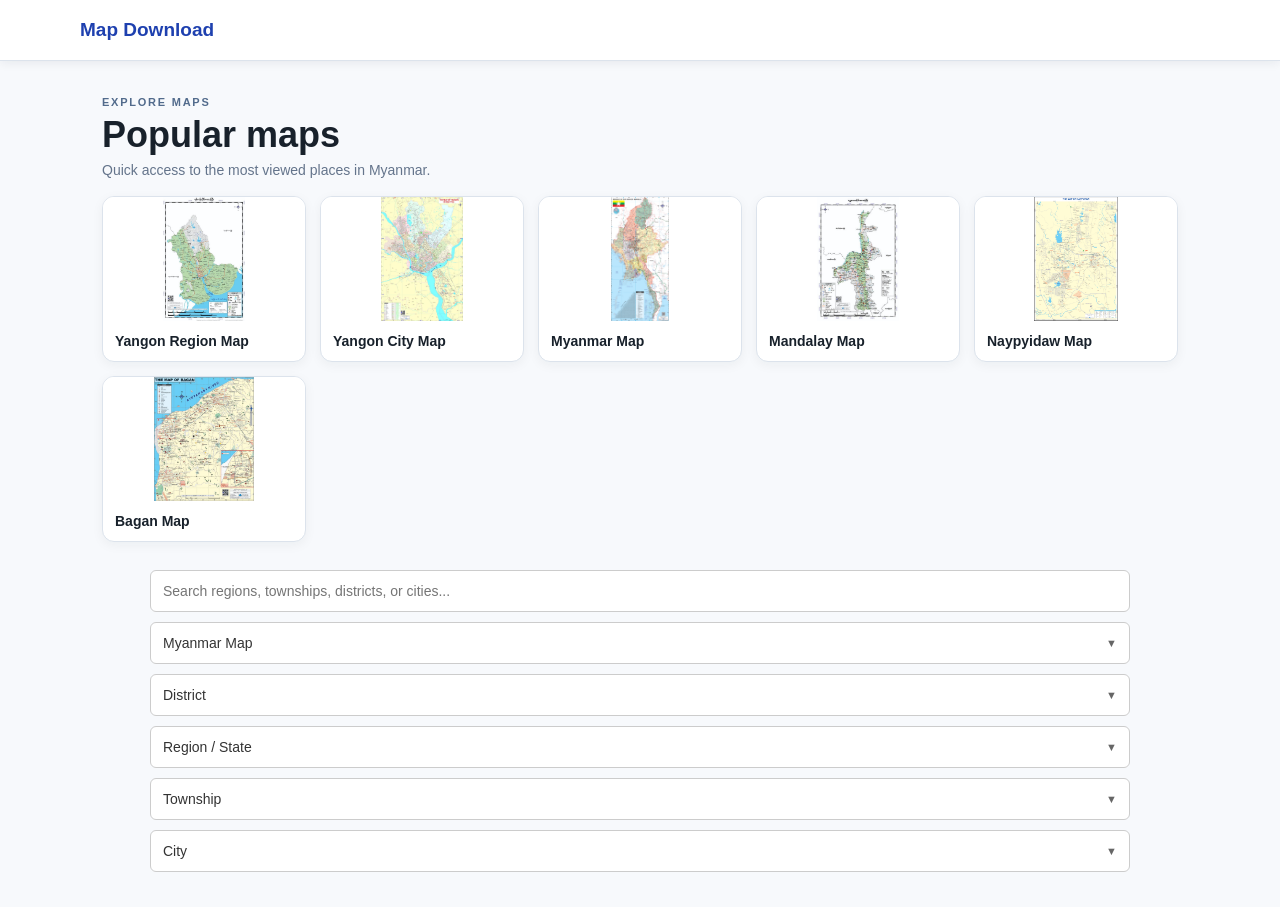
==== index.html @ b7aefc5b "change download form" ====
<!DOCTYPE html>
<html lang="en">
<head>
    <meta charset="UTF-8">
    <meta name="viewport" content="width=device-width, initial-scale=1.0">

    <meta name="description" content="Browse, search, preview, and order printed or digital maps of Myanmar.">
    <title>Download Myanmar Maps | DPS Map</title>

    <link rel="stylesheet" href="map.css">
    <link rel="preconnect" href="https://fonts.googleapis.com">
    <link rel="preconnect" href="https://fonts.gstatic.com" crossorigin>
    <link href="https://fonts.googleapis.com/css2?family=Inter:wght@400;500;600;700;800&display=swap" rel="stylesheet">
</head>
<body>

    <header class="page-header">
        <div class="page-header-inner">
            <h1 data-en="Map Download" data-my="မြေပုံဒေါင်းလုဒ်">Map Downloads</h1>
        </div>
    </header>
    

    <main id="main-content">
    <section class="popular-section" aria-labelledby="popularTitle">
        <div class="popular-heading"><p class="eyebrow">EXPLORE MAPS</p><h1 id="popularTitle">Popular maps</h1><p>Quick access to the most viewed places in Myanmar.</p></div>
        <div class="popular-maps">
            <button class="popular-card" type="button" onclick="openPopularMap('Yangon Region','assets/regions/yangon.jpg')"><span class="popular-card-image"><img src="assets/regions/yangon.jpg" alt="Yangon Region Map"><span class="popular-card-overlay" aria-hidden="true" data-en="Yangon Region map" data-my="ရန်ကုန်တိုင်းဒေသကြီးမြေပုံ">Yangon Region map</span></span><span class="popular-card-label">Yangon Region Map</span></button>
            <button class="popular-card" type="button" onclick="openPopularMap('Yangon City','assets/cities/city-images/city/မြို့/ရန်ကုန်တိုင်း/ရန်ကုန်မြို့.jpg')"><span class="popular-card-image"><img src="assets/cities/city-images/city/မြို့/ရန်ကုန်တိုင်း/ရန်ကုန်မြို့.jpg" alt="Yangon City Map"><span class="popular-card-overlay" aria-hidden="true" data-en="Yangon City map" data-my="ရန်ကုန်မြို့မြေပုံ">Yangon City map</span></span><span class="popular-card-label">Yangon City Map</span></button>
            <button class="popular-card popular-card--full-map" type="button" onclick="openPopularMap('Myanmar','assets/maps/myanmar-english.jpg')"><span class="popular-card-image"><img src="assets/maps/myanmar-english.jpg" alt="Myanmar Map"><span class="popular-card-overlay" aria-hidden="true" data-en="Myanmar map in English" data-my="အင်္ဂလိပ်ဘာသာ မြန်မာနိုင်ငံမြေပုံ">Myanmar map in English</span></span><span class="popular-card-label">Myanmar Map</span></button>
            <button class="popular-card" type="button" onclick="openPopularMap('Mandalay','assets/regions/mandalay.jpg')"><span class="popular-card-image"><img src="assets/regions/mandalay.jpg" alt="Mandalay Map"><span class="popular-card-overlay" aria-hidden="true" data-en="Mandalay Region map" data-my="မန္တလေးတိုင်းဒေသကြီးမြေပုံ">Mandalay Region map</span></span><span class="popular-card-label">Mandalay Map</span></button>
            <button class="popular-card" type="button" onclick="openPopularMap('Naypyidaw','assets/regions/naypyidaw.png')"><span class="popular-card-image"><img src="assets/regions/naypyidaw.png" alt="Naypyidaw Map"><span class="popular-card-overlay" aria-hidden="true" data-en="Naypyidaw map" data-my="နေပြည်တော်မြေပုံ">Naypyidaw map</span></span><span class="popular-card-label">Naypyidaw Map</span></button>
            <button class="popular-card" type="button" onclick="openPopularMap('Bagan','assets/cities/city-images/city/မြို့/မန္တလေးတိုင်း/Bagan.jpg')"><span class="popular-card-image"><img src="assets/cities/city-images/city/မြို့/မန္တလေးတိုင်း/Bagan.jpg" alt="Bagan Map"><span class="popular-card-overlay" aria-hidden="true" data-en="Bagan city map" data-my="ပုဂံမြို့မြေပုံ">Bagan city map</span></span><span class="popular-card-label">Bagan Map</span></button>
        </div>
    </section>

    <div class="search-container">

        <!-- Search Bar -->
        <div class="search-field">
            <input type="search" id="searchInput" class="search-box" placeholder="Search regions, townships, districts, or cities..." autocomplete="off" aria-controls="searchResults" aria-expanded="false">
            <div id="searchResults" class="search-results" role="listbox" hidden></div>
        </div>

        <!-- Myanmar Map -->
        <div class="dropdown">

            <button class="dropdown-btn"
                onclick="toggleDropdown('mapOptions')">

                <span id="mapText">Myanmar Map</span>
                <span class="arrow">▼</span>

            </button>

            <div class="dropdown-content" id="mapOptions">

                <button onclick="selectMap('en')">
                    English
                </button>

                <button onclick="selectMap('my')">
                    Myanmar
                </button>

            </div>

        </div>

        <div class="dropdown">

     <button class="dropdown-btn"
        onclick="toggleDropdown('districtOptions')">

        <span id="districtText">District</span>
        <span class="arrow">▼</span>

     </button>

     <div class="dropdown-content district-list" id="districtOptions">

        <div class="district-group">
            <h4>Yangon Districts</h4>
            <button onclick="selectDistrict('Hmawbi')">Hmawbi</button>
            <button onclick="selectDistrict('Dagon Myothit')">Dagon Myothit</button>
            <button onclick="selectDistrict('Insein')">Insein</button>
            <button onclick="selectDistrict('Kamayut')">Kamayut</button>
            <button onclick="selectDistrict('Twante')">Twante</button>
            <button onclick="selectDistrict('Botahtaung')">Botahtaung</button>
            <button onclick="selectDistrict('Mingaladon')">Mingaladon</button>
        </div>

        <div class="district-group">
            <h4>Mandalay Districts</h4>
            <button onclick="selectDistrict('Kyaukse')">Kyaukse</button>
            <button onclick="selectDistrict('Nyaung-U')">Nyaung-U</button>
            <button onclick="selectDistrict('Myingyan')">Myingyan</button>
            <button onclick="selectDistrict('Pyin Oo Lwin')">Pyin Oo Lwin</button>
        </div>

        <div class="district-group">
            <h4>Ayeyarwady Districts</h4>
            <button onclick="selectDistrict('Maubin')">Maubin</button>
            <button onclick="selectDistrict('Kyonpyaw')">Kyonpyaw</button>
        </div>

        <div class="district-group">
            <h4>Magway Districts</h4>
            <button onclick="selectDistrict('Thayet')">Thayet</button>
        </div>

        <div class="district-group">
            <h4>Sagaing Districts</h4>
            <button onclick="selectDistrict('Katha')">Katha</button>
            <button onclick="selectDistrict('Shwebo')">Shwebo</button>
        </div>

        <div class="district-group">
            <h4>Tanintharyi Districts</h4>
            <button onclick="selectDistrict('Bokpyin')">Bokpyin</button>
        </div>

        <div class="district-group">
            <h4>Kachin Districts</h4>
            <button onclick="selectDistrict('Bhamo')">Bhamo</button>
            <button onclick="selectDistrict('Myitkyina')">Myitkyina</button>
        </div>

        <div class="district-group">
            <h4>Chin Districts</h4>
            <button onclick="selectDistrict('Tiddim')">Tiddim</button>
        </div>

    </div>
</div>
    <!-- City -->
<div class="dropdown" id="cityDropdown">

    <button class="dropdown-btn"
        onclick="toggleDropdown('cityOptions')">

        <span id="cityText">City</span>
        <span class="arrow">▼</span>

    </button>

    <div class="dropdown-content district-list" id="cityOptions">

        <div class="district-group">
            <h4>Yangon Cities</h4>
            <button onclick="selectCity('Taikkyi')">Taikkyi</button>
            <button onclick="selectCity('South Dagon')">South Dagon</button>
            <button onclick="selectCity('Yangon')">Yangon</button>
            <button onclick="selectCity('Hlaingtharyar (West)')">Hlaingtharyar (West)</button>
        </div>

        <div class="district-group">
            <h4>Mandalay Cities</h4>
            <button onclick="selectCity('Kyaukse')">Kyaukse</button>
            <button onclick="selectCity('Pyin Oo Lwin')">Pyin Oo Lwin</button>
            <button onclick="selectCity('Meiktila')">Meiktila</button>
            <button onclick="selectCity('Kyaukpadaung')">Kyaukpadaung</button>
            <button onclick="selectCity('Bagan')">Bagan</button>
        </div>

        <div class="district-group">
            <h4>Ayeyarwady Cities</h4>
            <button onclick="selectCity('Pathein')">Pathein</button>
            <button onclick="selectCity('Hinthada')">Hinthada</button>
            <button onclick="selectCity('Maubin')">Maubin</button>
            <button onclick="selectCity('Mawlamyinegyun')">Mawlamyinegyun</button>
            <button onclick="selectCity('Pyapon')">Pyapon</button>
        </div>

        <div class="district-group">
            <h4>Magway Cities</h4>
            <button onclick="selectCity('Sinbaungwe')">Sinbaungwe</button>
            <button onclick="selectCity('Chauk Gyi')">Chauk Gyi</button>
            <button onclick="selectCity('Sagu')">Sagu</button>
            <button onclick="selectCity('Chauk')">Chauk</button>
            <button onclick="selectCity('Magway')">Magway</button>
            <button onclick="selectCity('Yenangyaung')">Yenangyaung</button>
        </div>

        <div class="district-group">
            <h4>Bago Cities</h4>
            <button onclick="selectCity('Bago')">Bago</button>
            <button onclick="selectCity('Thanatpin')">Thanatpin</button>
            <button onclick="selectCity('Pyinzaloke')">Pyinzaloke</button>
            <button onclick="selectCity('Minhla')">Minhla</button>
            <button onclick="selectCity('Pyay')">Pyay</button>
            <button onclick="selectCity('Taungoo')">Taungoo</button>
            <button onclick="selectCity('Yedashe')">Yedashe</button>
        </div>

        <div class="district-group">
            <h4>Naypyidaw</h4>
            <button onclick="selectCity('Naypyidaw')">Naypyidaw</button>
        </div>

        <div class="district-group">
            <h4>Sagaing Cities</h4>
            <button onclick="selectCity('Sagaing')">Sagaing</button>
            <button onclick="selectCity('Homalin')">Homalin</button>
            <button onclick="selectCity('Banmauk')">Banmauk</button>
            <button onclick="selectCity('Shwebo')">Shwebo</button>
            <button onclick="selectCity('Mingin')">Mingin</button>
        </div>

        <div class="district-group">
            <h4>Tanintharyi Cities</h4>
            <button onclick="selectCity('Kawthaung')">Kawthaung</button>
            <button onclick="selectCity('Myeik')">Myeik</button>
            <button onclick="selectCity('Dawei')">Dawei</button>
        </div>

        <div class="district-group">
            <h4>Kachin State</h4>
            <button onclick="selectCity('Hpakant')">Hpakant</button>
            <button onclick="selectCity('Myitkyina')">Myitkyina</button>
        </div>

        <div class="district-group">
            <h4>Kayin State</h4>
            <button onclick="selectCity('Myawaddy')">Myawaddy</button>
        </div>

        <div class="district-group">
            <h4>Mon State</h4>
            <button onclick="selectCity('Mawlamyine')">Mawlamyine</button>
        </div>

        <div class="district-group">
            <h4>Rakhine State</h4>
            <button onclick="selectCity('Sittwe')">Sittwe</button>
        </div>

        <div class="district-group">
            <h4>Southern Shan State</h4>
            <button onclick="selectCity('Taunggyi')">Taunggyi</button>
            <button onclick="selectCity('Hopong')">Hopong</button>
            <button onclick="selectCity('Nyaungshwe')">Nyaungshwe</button>
            <button onclick="selectCity('Loilen')">Loilen</button>
            <button onclick="selectCity('Hsi Hseng')">Hsi Hseng</button>
        </div>

        <div class="district-group">
            <h4>Eastern Shan State</h4>
            <button onclick="selectCity('Kengtung')">Kengtung</button>
            <button onclick="selectCity('Tachileik')">Tachileik</button>
        </div>

        <div class="district-group">
            <h4>Northern Shan State</h4>
            <button onclick="selectCity('Kokang')">Kokang</button>
            <button onclick="selectCity('Lashio')">Lashio</button>
        </div>

    </div>

</div>

    <div class="dropdown" id="regionDropdown">
      <button class="dropdown-btn" onclick="toggleDropdown('regionOptions')"><span id="regionText">Region / State</span><span class="arrow">▼</span></button>
      <div class="dropdown-content district-list" id="regionOptions" aria-label="Regions and states"></div>
    </div>
    <div class="dropdown" id="townshipDropdown">
      <button class="dropdown-btn" onclick="toggleDropdown('townshipOptions')"><span id="townshipText">Township</span><span class="arrow">▼</span></button>
      <div class="dropdown-content district-list" id="townshipOptions" aria-label="Townships"></div>
    </div>
    <dialog id="mapDialog" class="map-dialog" aria-labelledby="imageTitle">
      <div class="map-dialog-header">
        <h2 id="imageTitle">Myanmar Map</h2>
        <button type="button" class="map-dialog-close" onclick="closeMapPopup()" aria-label="Close map">×</button>
      </div>
      <img id="selectedImage" src="assets/maps/myanmar-english.jpg" alt="Map of Myanmar in English">
      <p id="imageCaption">Choose a district or city to view its map.</p>
      <section id="downloadActions" class="download-actions" hidden aria-label="Download options">
        <button type="button" class="download-button free-button" onclick="showDownloadForm('free')">Free Download</button>
        <button type="button" class="download-button request-button" onclick="showDownloadForm('request')">Paid Download</button>
      </section>
      <section id="downloadForms" class="download-forms" hidden>
        <form id="freeDownloadForm" class="download-form shared-download-form free-download-form" hidden>
          <h3>Free Download</h3>
          <div class="shared-form-grid">
            <label>Full name<input name="name" autocomplete="name" placeholder="Your name" required></label>
            <label>Email address<input name="email" type="email" autocomplete="email" placeholder="name@example.com" required></label>
            <label>Phone number<input name="phone" type="tel" autocomplete="tel" placeholder="09xxxxxxxxx" required></label>
            <label>Reason for download<input name="reason" placeholder="Tell us why you need this map" required></label>
          </div>
          <button type="submit" class="download-button free-button">Submit &amp; download map</button>
        </form>
        <form id="requestDownloadForm" class="download-form request-form" hidden>
          <h3>Request Download</h3>
          <div class="shared-form-grid">
            <label>Full name<input name="name" autocomplete="name" placeholder="Your name" required></label>
            <label>Email address<input name="email" type="email" autocomplete="email" placeholder="name@example.com" required></label>
            <label>Phone number<input name="phone" type="tel" autocomplete="tel" placeholder="09xxxxxxxxx" required></label>
            <label>Map product / print type<select id="requestMapProduct" name="mapProduct" required><option value="" selected disabled>Select a product</option><option value="vinyl" data-rate="15000">Vinyl — 15,000 MMK per sq ft</option><option value="photopaper" data-rate="27000">Photopaper — 27,000 MMK per sq ft</option><option value="sticker" data-rate="27000">Sticker — 27,000 MMK per sq ft</option><option value="color-a3" data-price="35000">Color print — A3 (35,000 MMK)</option><option value="bw-a3" data-price="25000">Black &amp; white print — A3 (25,000 MMK)</option><option value="pdf" data-price="350000">Soft copy — PDF (350,000 MMK)</option><option value="jpg" data-price="150000">Soft copy — JPG (150,000 MMK)</option></select></label>
            <label>Map size<select id="requestMapSize" name="mapSize" required disabled><option value="" selected disabled>Select a product first</option><option value="2x3">2 × 3 ft</option><option value="3x6">3 × 6 ft</option><option value="4x3">4 × 3 ft</option><option value="4x6">4 × 6 ft</option><option value="4x8">4 × 8 ft</option><option value="6x9">6 × 9 ft</option><option value="custom">Custom dimensions</option></select></label>
            <div id="customDimensions" class="custom-dimensions" hidden>
              <label>Width (ft)<input id="customWidth" type="number" min="0.1" step="0.1" inputmode="decimal" placeholder="Width in feet"></label>
              <label>Height (ft)<input id="customHeight" type="number" min="0.1" step="0.1" inputmode="decimal" placeholder="Height in feet"></label>
            </div>
            <p id="requestPrice" class="request-price wide-field" aria-live="polite">Select a product and size to calculate the price.</p>
            <label>Reason for download<input name="reason" placeholder="Tell us why you need this map" required></label>
          </div>
          <button type="submit" class="download-button request-button">Submit request</button>
        </form>
        <p id="downloadFormStatus" class="download-form-status" role="status" aria-live="polite"></p>
      </section>
      <section id="kpayPanel" class="kpay-panel" hidden aria-live="polite">
          <h3>Pay with KBZPay</h3>
          <p id="kpayOrderSummary" class="kpay-order-summary"></p>
          <p>Scan the KBZPay QR code and enter the displayed total.<br><strong>Aye Minn Oo (*****0177)</strong></p>
          <div class="kpay-qr-frame"><img src="assets/payment/kpay-qr.png" alt="KBZPay payment QR code" onerror="this.hidden=true; this.nextElementSibling.hidden=false"><p hidden>Add your KBZPay QR image as <code>assets/payment/kpay-qr.png</code>.</p></div>
          <button type="button" class="download-button" onclick="hideKpayPanel()">Back to map</button>
      </section>
    </dialog>
    </main>

    <script src="map.js"></script>
    <script>
        (() => {
            const translations = {
                "Skip to content": "အကြောင်းအရာသို့ ကျော်သွားရန်",
                "Announcement": "ကြေညာချက်",
                "Primary navigation": "အဓိကလမ်းညွှန်",
                "Language": "ဘာသာစကား",
                "Search": "ရှာဖွေရန်",
                "Open menu": "မီနူးဖွင့်ရန်",
                "Close menu": "မီနူးပိတ်ရန်",
                "Precision Cartography": "တိကျသော မြေပုံရေးဆွဲခြင်း",
                "DPS Map": "DPS Map",
                "MAP DOWNLOADS": "မြေပုံဒေါင်းလုဒ်များ",
                "Map Download": "မြေပုံဒေါင်းလုဒ်",
                "EXPLORE MAPS": "မြေပုံများကို လေ့လာရန်",
                "Popular maps": "လူကြိုက်များသောမြေပုံများ",
                "Map of Yangon and surrounding areas": "ရန်ကုန်မြို့နှင့် အနီးပတ်ဝန်းကျင်မြေပုံ",
                "English-language map of Myanmar": "အင်္ဂလိပ်ဘာသာဖြင့် မြန်မာနိုင်ငံမြေပုံ",
                "Map of Mandalay city and surrounding area": "မန္တလေးမြို့နှင့် အနီးပတ်ဝန်းကျင်မြေပုံ",
                "Map of Naypyidaw city and surrounding area": "နေပြည်တော်မြို့နှင့် အနီးပတ်ဝန်းကျင်မြေပုံ",
                "Map of Bagan and nearby archaeological sites": "ပုဂံနှင့် အနီးရှိ ရှေးဟောင်းသုတေသနနေရာများမြေပုံ",
                "Download Myanmar Maps": "မြန်မာနိုင်ငံမြေပုံများ ဒေါင်းလုဒ်ရယူရန်",
                "Quick access to the most viewed places in Myanmar.": "မြန်မာနိုင်ငံရှိ လူကြည့်အများဆုံးနေရာများ၏ မြေပုံများကို လွယ်ကူစွာ ကြည့်ရှုနိုင်ပါသည်။",
                "Explore popular maps or search by region, state, district, township, or city.": "လူကြိုက်များသောမြေပုံများကို ကြည့်ရှုပါ၊ သို့မဟုတ် တိုင်းဒေသကြီး၊ ပြည်နယ်၊ ခရိုင်၊ မြို့နယ်၊ မြို့အလိုက် ရှာဖွေပါ။",
                "Search regions, townships, districts, or cities...": "တိုင်းဒေသကြီး၊ မြို့နယ်၊ ခရိုင် သို့မဟုတ် မြို့များကို ရှာဖွေပါ...",
                "Search...": "ရှာဖွေရန်...",
                "Myanmar Map": "မြန်မာနိုင်ငံမြေပုံ",
                "Myanmar": "မြန်မာနိုင်ငံ",
                "English": "အင်္ဂလိပ်",
                "Region / State": "တိုင်းဒေသကြီး / ပြည်နယ်",
                "Township": "မြို့နယ်",
                "District": "ခရိုင်",
                "City": "မြို့",
                "Yangon Map": "ရန်ကုန်မြေပုံ",
                "Mandalay Map": "မန္တလေးမြေပုံ",
                "Naypyidaw Map": "နေပြည်တော်မြေပုံ",
                "Bagan Map": "ပုဂံမြေပုံ",
                "Choose a district or city to view its map.": "မြေပုံကြည့်ရန် ခရိုင် သို့မဟုတ် မြို့တစ်ခုကို ရွေးချယ်ပါ။",
                "Free Download": "အခမဲ့ဒေါင်းလုဒ်",
                "Request Download": "ဒေါင်းလုဒ်တောင်းဆိုရန်",
                "Full name": "အမည်အပြည့်အစုံ",
                "Email address": "အီးမေးလ်လိပ်စာ",
                "Phone number": "ဖုန်းနံပါတ်",
                "Reason for download": "ဒေါင်းလုဒ်ရယူရသည့်အကြောင်းရင်း",
                "Your name": "သင့်အမည်",
                "Tell us why you need this map": "ဤမြေပုံကို အဘယ်ကြောင့်လိုအပ်ကြောင်း ရေးသားပါ",
                "Map product / print type": "မြေပုံထုတ်ကုန် / ပုံနှိပ်အမျိုးအစား",
                "Select a product": "ထုတ်ကုန်တစ်ခု ရွေးချယ်ပါ",
                "Select a product first": "အရင်ဆုံး ထုတ်ကုန်ကို ရွေးချယ်ပါ",
                "Vinyl — 15,000 MMK per sq ft": "ဗိုင်နိုင်း — တစ်စတုရန်းပေလျှင် ၁၅,၀၀၀ ကျပ်",
                "Photopaper — 27,000 MMK per sq ft": "ဓာတ်ပုံစက္ကူ — တစ်စတုရန်းပေလျှင် ၂၇,၀၀၀ ကျပ်",
                "Sticker — 27,000 MMK per sq ft": "စတစ်ကာ — တစ်စတုရန်းပေလျှင် ၂၇,၀၀၀ ကျပ်",
                "Color print — A3 (35,000 MMK)": "ရောင်စုံပုံနှိပ် — A3 (၃၅,၀၀၀ ကျပ်)",
                "Black & white print — A3 (25,000 MMK)": "အဖြူအမည်းပုံနှိပ် — A3 (၂၅,၀၀၀ ကျပ်)",
                "Soft copy — PDF (350,000 MMK)": "Soft Copy — PDF (၃၅၀,၀၀၀ ကျပ်)",
                "Soft copy — JPG (150,000 MMK)": "Soft Copy — JPG (၁၅၀,၀၀၀ ကျပ်)",
                "Map size": "မြေပုံအရွယ်အစား",
                "Custom dimensions": "စိတ်ကြိုက်အတိုင်းအတာ",
                "2 × 3 ft": "၂ × ၃ ပေ",
                "3 × 6 ft": "၃ × ၆ ပေ",
                "4 × 3 ft": "၄ × ၃ ပေ",
                "4 × 6 ft": "၄ × ၆ ပေ",
                "4 × 8 ft": "၄ × ၈ ပေ",
                "6 × 9 ft": "၆ × ၉ ပေ",
                "Width (ft)": "အကျယ် (ပေ)",
                "Height (ft)": "အမြင့် (ပေ)",
                "Width in feet": "အကျယ်ကို ပေဖြင့်ထည့်ပါ",
                "Height in feet": "အမြင့်ကို ပေဖြင့်ထည့်ပါ",
                "Select a product and size to calculate the price.": "ဈေးနှုန်းတွက်ချက်ရန် ထုတ်ကုန်နှင့် အရွယ်အစားကို ရွေးချယ်ပါ။",
                "Submit & download map": "တင်သွင်းပြီး မြေပုံဒေါင်းလုဒ်ရယူရန်",
                "Submit request": "တောင်းဆိုမှုတင်သွင်းရန်",
                "Pay with KBZPay": "KBZPay ဖြင့်ငွေပေးချေရန်",
                "Scan the KBZPay QR code and enter the displayed total.": "KBZPay QR ကုဒ်ကို scan ဖတ်ပြီး ပြသထားသော စုစုပေါင်းငွေကို ထည့်သွင်းပါ။",
                "Back to map": "မြေပုံသို့ပြန်သွားရန်",
                "No matching maps found.": "ကိုက်ညီသောမြေပုံ မတွေ့ပါ။",
                "Your map download has started.": "သင့်မြေပုံကို ဒေါင်းလုဒ်ရယူနေပါပြီ။",
                "No map image is available for this selection.": "ဤရွေးချယ်မှုအတွက် မြေပုံပုံရိပ် မရရှိနိုင်ပါ။",
                "Main Pages": "အဓိကစာမျက်နှာများ",
                "Home": "ပင်မစာမျက်နှာ",
                "About Us": "ကျွန်ုပ်တို့အကြောင်း",
                "GIS Services": "GIS ဝန်ဆောင်မှုများ",
                "Industrial Zones": "စက်မှုဇုန်များ",
                "Valued Clients": "ကျေးဇူးတင်ရသော ဖောက်သည်များ",
                "Downloads": "ဒေါင်းလုဒ်များ",
                "Products": "ထုတ်ကုန်များ",
                "Contact Us": "ဆက်သွယ်ရန်",
                "Myanmar & Major Map Pages": "မြန်မာနိုင်ငံနှင့် အဓိကမြေပုံစာမျက်နှာများ",
                "Popular City & Tourist Maps": "လူကြိုက်များသော မြို့နှင့် ခရီးသွားမြေပုံများ",
                "Map & GIS Resources": "မြေပုံနှင့် GIS အရင်းအမြစ်များ",
                "Services": "ဝန်ဆောင်မှုများ",
                "Printing Services": "ပုံနှိပ်ဝန်ဆောင်မှုများ",
                "Map Plotting": "မြေပုံပုံနှိပ်ခြင်း",
                "Tracking": "ခြေရာခံဝန်ဆောင်မှု",
                "Website Services": "ဝက်ဘ်ဆိုက်ဝန်ဆောင်မှုများ",
                "Products & Downloads": "ထုတ်ကုန်များနှင့် ဒေါင်းလုဒ်များ",
                "All Products": "ထုတ်ကုန်အားလုံး",
                "Map Download": "မြေပုံဒေါင်းလုဒ်",
                "Online Map Shop": "အွန်လိုင်းမြေပုံဆိုင်",
                "Map Soft Copy": "မြေပုံ Soft Copy",
                "Shop": "ဆိုင်",
                "Company": "ကုမ္ပဏီ",
                "Districts": "ခရိုင်များ",
                "Administrative Boundaries": "အုပ်ချုပ်ရေးနယ်နိမိတ်များ",
                "Shan": "ရှမ်း",
                "Kachin": "ကချင်",
                "Kayah": "ကယား",
                "Rakhine": "ရခိုင်",
                "Chin": "ချင်း",
                "Mon": "မွန်",
                "Bago": "ပဲခူး",
                "Sagaing": "စစ်ကိုင်း",
                "Magway": "မကွေး",
                "Ayeyarwaddy": "ဧရာဝတီ",
                "Inle": "အင်းလေး",
                "Mrauk U": "မြောက်ဦး",
                "Tourist Map": "ခရီးသွားမြေပုံ",
                "House Number Map": "အိမ်နံပါတ်မြေပုံ",
                "Yangon Bus Service": "ရန်ကုန်ဘတ်စ်ကားဝန်ဆောင်မှု",
                "Bus Stop Map": "ဘတ်စ်ကားမှတ်တိုင်မြေပုံ",
                "Population Map": "လူဦးရေမြေပုံ",
                "Map Directory": "မြေပုံလမ်းညွှန်",
                "Carto Map": "မြေပုံရေးဆွဲခြင်း",
                "Permitted Area": "ခွင့်ပြုထားသောဧရိယာ",
                "Jobs": "အလုပ်အကိုင်များ",
                "We Are Hiring": "ဝန်ထမ်းခေါ်ယူနေပါသည်",
                "Privacy Policy": "ကိုယ်ရေးအချက်အလက် မူဝါဒ",
                "Terms & Conditions": "စည်းကမ်းနှင့် သတ်မှတ်ချက်များ",
                "Contact DPS Map": "DPS Map သို့ ဆက်သွယ်ရန်",
                "Myanmar mapping, GIS, address data, field surveying, design and printing since 1995.": "၁၉၉၅ ခုနှစ်မှစ၍ မြေပုံ၊ GIS၊ လိပ်စာအချက်အလက်၊ မြေပြင်တိုင်းတာခြင်း၊ ဒီဇိုင်းနှင့် ပုံနှိပ်ဝန်ဆောင်မှုများ ဆောင်ရွက်ပေးလျက်ရှိပါသည်။",
                "Rm: 307, Yae Kyaw Complex, Pazundaung Township, Yangon": "အခန်း ၃၀၇၊ ရေကျော်ကွန်ပလက်စ်၊ ပုဇွန်တောင်မြို့နယ်၊ ရန်ကုန်",
                "Contact DPS": "DPS သို့ ဆက်သွယ်ရန်",
                "Contact DPS on Viber": "Viber မှတစ်ဆင့် DPS သို့ ဆက်သွယ်ရန်",
                "Yangon": "ရန်ကုန်",
                "Mandalay": "မန္တလေး",
                "Naypyidaw": "နေပြည်တော်",
                "Taikkyi": "တိုက်ကြီး",
                "South Dagon": "တောင်ဒဂုံ",
                "Hlaingtharyar (West)": "လှိုင်သာယာ (အနောက်ပိုင်း)",
                "Kyaukse": "ကျောက်ဆည်",
                "Pyin Oo Lwin": "ပြင်ဦးလွင်",
                "Meiktila": "မိတ္ထီလာ",
                "Kyaukpadaung": "ကျောက်ပန်းတောင်း",
                "Bagan": "ပုဂံ",
                "Pathein": "ပုသိမ်",
                "Hinthada": "ဟင်္သာတ",
                "Maubin": "မအူပင်",
                "Mawlamyinegyun": "မော်လမြိုင်ကျွန်း",
                "Pyapon": "ဖျာပုံ",
                "Sinbaungwe": "ဆင်ပေါင်ဝဲ",
                "Chauk Gyi": "ချောက်ကြီး",
                "Sagu": "စကု",
                "Chauk": "ချောက်",
                "Magway": "မကွေး",
                "Yenangyaung": "ရေနံချောင်း",
                "Bago": "ပဲခူး",
                "Thanatpin": "သနပ်ပင်",
                "Pyinzaloke": "ပိန်းဇလုပ်",
                "Minhla": "မင်းလှ",
                "Pyay": "ပြည်",
                "Taungoo": "တောင်ငူ",
                "Yedashe": "ရေတာရှည်",
                "Sagaing": "စစ်ကိုင်း",
                "Homalin": "ဟုမ္မလင်း",
                "Banmauk": "ဗန်းမောက်",
                "Shwebo": "ရွှေဘို",
                "Mingin": "မင်းကင်း",
                "Kawthaung": "ကော့သောင်း",
                "Myeik": "မြိတ်",
                "Dawei": "ထားဝယ်",
                "Hpakant": "ဖားကန့်",
                "Myitkyina": "မြစ်ကြီးနား",
                "Myawaddy": "မြဝတီ",
                "Mawlamyine": "မော်လမြိုင်",
                "Sittwe": "စစ်တွေ",
                "Taunggyi": "တောင်ကြီး",
                "Hopong": "ဟိုပုံး",
                "Nyaungshwe": "ညောင်ရွှေ",
                "Loilen": "လွိုင်လင်",
                "Hsi Hseng": "ဆီဆိုင်",
                "Kengtung": "ကျိုင်းတုံ",
                "Tachileik": "တာချီလိတ်",
                "Kokang": "ကိုးကန့်",
                "Lashio": "လားရှိုး",
                "Hmawbi": "မှော်ဘီ",
                "Dagon Myothit": "ဒဂုံမြို့သစ်",
                "Insein": "အင်းစိန်",
                "Kamayut": "ကမာရွတ်",
                "Twante": "တွံတေး",
                "Botahtaung": "ဗိုလ်တထောင်",
                "Mingaladon": "မင်္ဂလာဒုံ",
                "Nyaung-U": "ညောင်ဦး",
                "Kyonpyaw": "ကျုံပျော်",
                "Thayet": "သရက်",
                "Katha": "ကသာ",
                "Bokpyin": "ဘုတ်ပြင်း",
                "Bhamo": "ဗန်းမော်",
                "Tiddim": "တီးတိန်",
                "Yangon Region": "ရန်ကုန်တိုင်းဒေသကြီး",
                "Mandalay Region": "မန္တလေးတိုင်းဒေသကြီး",
                "Naypyidaw Union Territory": "နေပြည်တော် ပြည်ထောင်စုနယ်မြေ",
                "Ayeyarwady Region": "ဧရာဝတီတိုင်းဒေသကြီး",
                "Bago Region": "ပဲခူးတိုင်းဒေသကြီး",
                "Chin State": "ချင်းပြည်နယ်",
                "Kachin State": "ကချင်ပြည်နယ်",
                "Kayah State": "ကယားပြည်နယ်",
                "Kayin State": "ကရင်ပြည်နယ်",
                "Magway Region": "မကွေးတိုင်းဒေသကြီး",
                "Mon State": "မွန်ပြည်နယ်",
                "Rakhine State": "ရခိုင်ပြည်နယ်",
                "Sagaing Region": "စစ်ကိုင်းတိုင်းဒေသကြီး",
                "Shan State": "ရှမ်းပြည်နယ်",
                "Tanintharyi Region": "တနင်္သာရီတိုင်းဒေသကြီး",
                "Yangon Districts": "ရန်ကုန်ခရိုင်များ",
                "Mandalay Districts": "မန္တလေးခရိုင်များ",
                "Ayeyarwady Districts": "ဧရာဝတီတိုင်းခရိုင်များ",
                "Magway Districts": "မကွေးတိုင်းခရိုင်များ",
                "Sagaing Districts": "စစ်ကိုင်းတိုင်းခရိုင်များ",
                "Tanintharyi Districts": "တနင်္သာရီတိုင်းခရိုင်များ",
                "Kachin Districts": "ကချင်ပြည်နယ်ခရိုင်များ",
                "Chin Districts": "ချင်းပြည်နယ်ခရိုင်များ",
                "Yangon Cities": "ရန်ကုန်တိုင်းမြို့များ",
                "Mandalay Cities": "မန္တလေးတိုင်းမြို့များ",
                "Ayeyarwady Cities": "ဧရာဝတီတိုင်းမြို့များ",
                "Magway Cities": "မကွေးတိုင်းမြို့များ",
                "Bago Cities": "ပဲခူးတိုင်းမြို့များ",
                "Sagaing Cities": "စစ်ကိုင်းတိုင်းမြို့များ",
                "Tanintharyi Cities": "တနင်္သာရီတိုင်းမြို့များ",
                "Kachin State": "ကချင်ပြည်နယ်",
                "Kayin State": "ကရင်ပြည်နယ်",
                "Mon State": "မွန်ပြည်နယ်",
                "Rakhine State": "ရခိုင်ပြည်နယ်",
                "Southern Shan State": "ရှမ်းပြည်နယ်တောင်ပိုင်း",
                "Eastern Shan State": "ရှမ်းပြည်နယ်အရှေ့ပိုင်း",
                "Northern Shan State": "ရှမ်းပြည်နယ်မြောက်ပိုင်း"
            };
            const reverseTranslations = new Map(
                Object.entries(translations).map(([english, burmese]) => [burmese, english])
            );
            const originalText = new WeakMap();
            const originalAttributes = new WeakMap();
            let language = "en";

            function translate(text) {
                const trimmed = text.trim();
                if (!trimmed) return text;
                let result = language === "my" ? translations[trimmed] : reverseTranslations.get(trimmed);
                if (!result) {
                    const matchers = [
                        language === "my"
                            ? [/^(.+) Map$/, "$1 မြေပုံ"]
                            : [/^(.+) မြေပုံ$/, "$1 Map"],
                        language === "my"
                            ? [/^Map for (.+)$/, "$1 အတွက် မြေပုံ"]
                            : [/^(.+) အတွက် မြေပုံ$/, "Map for $1"],
                        language === "my"
                            ? [/^Popular map for (.+)$/, "$1 အတွက် လူကြိုက်များသောမြေပုံ"]
                            : [/^(.+) အတွက် လူကြိုက်များသောမြေပုံ$/, "Popular map for $1"],
                        language === "my"
                            ? [/^(.+) District$/, "$1 ခရိုင်"]
                            : [/^(.+) ခရိုင်$/, "$1 District"],
                        language === "my"
                            ? [/^(.+) City$/, "$1 မြို့"]
                            : [/^(.+) မြို့$/, "$1 City"],
                        language === "my"
                            ? [/^(.+) Township$/, "$1 မြို့နယ်"]
                            : [/^(.+) မြို့နယ်$/, "$1 Township"],
                        language === "my"
                            ? [/^Total price: (.+)$/, "စုစုပေါင်းဈေးနှုန်း: $1"]
                            : [/^စုစုပေါင်းဈေးနှုန်း: (.+)$/, "Total price: $1"],
                        language === "my"
                            ? [/^Rate: (.+) per sq ft\. Select a map size to calculate the total\.$/, "နှုန်းထား: တစ်စတုရန်းပေလျှင် $1။ စုစုပေါင်းတွက်ရန် မြေပုံအရွယ်အစားကို ရွေးချယ်ပါ။"]
                            : [/^နှုန်းထား: တစ်စတုရန်းပေလျှင် (.+)။ စုစုပေါင်းတွက်ရန် မြေပုံအရွယ်အစားကို ရွေးချယ်ပါ။$/, "Rate: $1 per sq ft. Select a map size to calculate the total."],
                        language === "my"
                            ? [/^Rate: (.+) per sq ft\. Enter width and height to calculate the total\.$/, "နှုန်းထား: တစ်စတုရန်းပေလျှင် $1။ စုစုပေါင်းတွက်ရန် အကျယ်နှင့် အမြင့်ကို ထည့်ပါ။"]
                            : [/^နှုန်းထား: တစ်စတုရန်းပေလျှင် (.+)။ စုစုပေါင်းတွက်ရန် အကျယ်နှင့် အမြင့်ကို ထည့်ပါ။$/, "Rate: $1 per sq ft. Enter width and height to calculate the total."]
                    ];
                    for (const [pattern, replacement] of matchers) {
                        const found = trimmed.match(pattern);
                        if (found) {
                            let value = found[1];
                            if (language === "my") {
                                value = translations[value] || value;
                            } else {
                                value = reverseTranslations.get(value) || value;
                            }
                            if (language === "my") {
                                value = value
                                    .replace(/\bper sq ft\b/gi, "တစ်စတုရန်းပေလျှင်")
                                    .replace(/\bsq ft\b/gi, "စတုရန်းပေ")
                                    .replace(/\bcustom dimensions\b/gi, "စိတ်ကြိုက်အတိုင်းအတာ")
                                    .replace(/\bft\b/gi, "ပေ")
                                    .replace(/\bMMK\b/g, "ကျပ်");
                            } else {
                                value = value
                                    .replace(/တစ်စတုရန်းပေလျှင်/g, "per sq ft")
                                    .replace(/စတုရန်းပေ/g, "sq ft")
                                    .replace(/စိတ်ကြိုက်အတိုင်းအတာ/g, "Custom dimensions")
                                    .replace(/ပေ/g, "ft")
                                    .replace(/ကျပ်/g, "MMK");
                            }
                            result = replacement.replace("$1", language === "my" ? (translations[value] || value) : (reverseTranslations.get(value) || value));
                            break;
                        }
                    }
                }
                return result ? text.replace(trimmed, result) : text;
            }

            function translateTextNode(node) {
                if (!node.parentElement || node.parentElement.closest("[data-en][data-my]")) return;
                const english = originalText.get(node) ?? node.nodeValue;
                originalText.set(node, english);
                const localized = translate(english);
                if (node.nodeValue !== localized) node.nodeValue = localized;
            }

            function translateAttributes(element) {
                ["placeholder", "aria-label", "alt", "title"].forEach((attribute) => {
                    if (!element.hasAttribute(attribute)) return;
                    let values = originalAttributes.get(element);
                    if (!values) {
                        values = {};
                        originalAttributes.set(element, values);
                    }
                    const current = element.getAttribute(attribute);
                    const key = `${attribute}Rendered`;
                    const english = values[key] === current ? values[attribute] : current;
                    values[attribute] = english;
                    values[key] = translate(english);
                    if (current !== values[key]) element.setAttribute(attribute, values[key]);
                });
            }

            function localizePage(nextLanguage) {
                language = nextLanguage === "my" ? "my" : "en";
                document.documentElement.lang = language;
                document.title = language === "my" ? "မြန်မာနိုင်ငံမြေပုံများ ဒေါင်းလုဒ်ရယူရန် | DPS Map" : "Download Myanmar Maps | DPS Map";
                document.querySelectorAll("[data-en][data-my]").forEach((element) => {
                    element.textContent = element.dataset[language];
                });
                const walker = document.createTreeWalker(document.body, NodeFilter.SHOW_TEXT);
                let textNode;
                while ((textNode = walker.nextNode())) translateTextNode(textNode);
                document.querySelectorAll("[placeholder], [aria-label], [alt], [title]").forEach(translateAttributes);
                document.querySelectorAll(".language-button").forEach((button) => {
                    button.setAttribute("aria-pressed", String(button.lang === language));
                });
            }

            const observer = new MutationObserver((records) => {
                records.forEach((record) => {
                    if (record.type === "characterData") {
                        translateTextNode(record.target);
                    } else if (record.type === "attributes") {
                        translateAttributes(record.target);
                    } else {
                        record.addedNodes.forEach((node) => {
                            if (node.nodeType === Node.TEXT_NODE) {
                                translateTextNode(node);
                            } else if (node.nodeType === Node.ELEMENT_NODE) {
                                const walker = document.createTreeWalker(node, NodeFilter.SHOW_TEXT);
                                let textNode;
                                while ((textNode = walker.nextNode())) translateTextNode(textNode);
                                if (node.matches("[placeholder], [aria-label], [alt], [title]")) translateAttributes(node);
                                node.querySelectorAll("[placeholder], [aria-label], [alt], [title]").forEach(translateAttributes);
                            }
                        });
                    }
                });
            });
            observer.observe(document.body, { subtree: true, childList: true, characterData: true, attributes: true, attributeFilter: ["placeholder", "aria-label", "alt", "title"] });

            document.querySelectorAll(".language-button").forEach((button) => {
                button.addEventListener("click", () => localizePage(button.lang));
            });

            localizePage("en");
        })();
    </script>

</body>
</html>
---- map.css ----
/* =========================
   GENERAL
========================= */

* {
    margin: 0;
    padding: 0;
    box-sizing: border-box;
}

body {
    font-family: Arial, sans-serif;
    background: #ffffff;
}


/* =========================
   SEARCH CONTAINER
========================= */

.search-container {
    width: 90%;
    max-width: 650px;
    margin: 25px auto;
}


/* =========================
   SEARCH BAR
========================= */

.search-box {
    display: block;
    width: 100%;
    height: 42px;

    padding: 0 12px;
    margin-bottom: 10px;

    border: 1px solid #ccc;
    border-radius: 6px;

    font-size: 14px;
    outline: none;
}

.search-box:focus {
    border-color: #888;
}


/* =========================
   DROPDOWN CONTAINER
========================= */

.dropdown {
    display: block;
    position: relative;

    width: 100%;

    margin: 0 0 10px 0;
    padding: 0;
}


/* =========================
   DROPDOWN BUTTON
========================= */

.dropdown-btn {
    display: flex;
    align-items: center;
    justify-content: space-between;

    width: 100%;
    height: 42px;

    padding: 0 12px;

    background: #ffffff;

    border: 1px solid #ccc;
    border-radius: 6px;

    color: #333;
    font-size: 14px;

    text-align: left;
    cursor: pointer;
}

.dropdown-btn:hover {
    background: #f7f7f7;
}


/* =========================
   ARROW
========================= */

.arrow {
    font-size: 11px;
    color: #666;
}


/* =========================
   DROPDOWN CONTENT
========================= */

.dropdown-content {
    display: none;

    width: 100%;
    margin-top: 4px;

    background: #ffffff;

    border: 1px solid #ddd;
    border-radius: 6px;

    overflow: hidden;
}

.dropdown-content.show {
    display: block;
}


/* =========================
   DROPDOWN OPTIONS
========================= */

.dropdown-content button {
    display: block;

    width: 100%;
    padding: 11px 12px;

    border: none;
    background: #ffffff;

    font-size: 14px;
    color: #333;

    text-align: left;
    cursor: pointer;
}

.dropdown-content button:hover {
    background: #f2f2f2;
}


/* =========================
   DISTRICT LIST
========================= */

.district-list {
    max-height: 350px;
    overflow-y: auto;
}

.district-group {
    padding: 8px 0;
    border-bottom: 1px solid #eee;
}

.district-group h4 {
    padding: 8px 12px;
    font-size: 14px;
    color: #333;

    background: #f5f5f5;
}

.district-group button {
    display: block;
    width: 100%;
    padding: 9px 15px;

    border: none;
    background: #fdfcfc;

    text-align: left;
    font-size: 13px;
    margin-top: 20px;
    cursor: pointer;
}

.district-group button:hover {
    background: #f1f1f1;
}


/* =========================
   CITY DROPDOWN
========================= */

#cityOptions {
    max-height: 250px;
    overflow-y: auto;
}


/* =========================
   MOBILE RESPONSIVE
========================= */

@media (max-width: 600px) {

    .search-container {
        width: 92%;
    }

    .dropdown-btn {
        height: 42px;
        font-size: 14px;
    }

    .search-box {
        height: 42px;
    }

}
/* Selected map preview */
.map-viewer { width: 90%; max-width: 1000px; margin: 24px auto 40px; text-align: center; }
.map-viewer h2 { margin-bottom: 12px; font-size: 20px; color: #222; }
.map-viewer img { display: block; width: 100%; max-height: 78vh; object-fit: contain; background: #f4f7f8; border: 1px solid #ddd; border-radius: 6px; }
.map-viewer p { margin-top: 10px; color: #555; font-size: 14px; }
.district-group button { margin-top: 0; }
@media (max-width: 600px) { .map-viewer { width: 94%; } .map-viewer h2 { font-size: 18px; } }

.map-dialog {
    width: min(92vw, 1000px);
    max-width: none;
    max-height: 90vh;
    margin: auto;
    padding: 16px;
    border: 1px solid #bbb;
    border-radius: 10px;
    background: #fff;
    color: #222;
}
html:has(.map-dialog[open]),
body.map-dialog-open {
    overflow: hidden;
    overscroll-behavior: none;
}
.map-dialog::backdrop { background: rgb(0 0 0 / 58%); }
.map-dialog-header { display: flex; align-items: center; justify-content: space-between; gap: 12px; margin-bottom: 12px; }
.map-dialog-header h2 { font-size: 20px; }
.map-dialog-close { width: 38px; height: 38px; border: 1px solid #ccc; border-radius: 50%; background: white; font-size: 25px; line-height: 1; cursor: pointer; }
.map-dialog > #selectedImage { display: block; width: 100%; max-height: min(62vh, calc(100dvh - 280px)); object-fit: contain; background: #f4f7f8; }
.map-dialog p { margin-top: 10px; color: #555; font-size: 14px; text-align: center; }
@media (max-width: 600px) { .map-dialog { padding: 10px; } .map-dialog-header h2 { font-size: 17px; } }

.download-actions { display: flex; flex-wrap: wrap; gap: 10px; margin-top: 14px; }
.download-button { flex: 1 1 180px; min-height: 42px; padding: 9px 14px; border: 0; border-radius: 6px; color: #fff; font: inherit; font-weight: 600; cursor: pointer; }
.free-button { background: #167347; }
.free-button:hover { background: #105b38; }
.request-button { background: #2457a6; }
.request-button:hover { background: #1c4484; }
.download-forms { margin-top: 14px; padding: 14px; border: 1px solid #ddd; border-radius: 8px; background: #f8fafc; }
.download-form { display: grid; gap: 12px; }
.download-form h3 { margin-bottom: 2px; font-size: 17px; }
.download-form label { display: grid; gap: 5px; color: #334155; font-size: 14px; text-align: left; }
.download-form input, .download-form textarea { width: 100%; padding: 10px; border: 1px solid #cbd5e1; border-radius: 5px; font: inherit; }
.download-form-status { margin-top: 10px; color: #334155; font-size: 14px; }

.request-form { color: #243b91; }
.request-form-heading { margin-bottom: 20px; text-align: left; }
.request-form-heading h3 { color: #2e43ad; font-size: 24px; margin-bottom: 8px; }
.request-form-heading p { color: #65728b; font-size: 14px; }
.request-form-grid { display: grid; grid-template-columns: repeat(2, minmax(0, 1fr)); gap: 16px 18px; }
.request-form-grid label { display: grid; gap: 8px; color: #243b91; font-size: 14px; font-weight: 600; text-align: left; }
.request-form-grid input, .request-form-grid select { width: 100%; min-height: 48px; padding: 0 14px; border: 1px solid #d8deec; border-radius: 8px; background: #fff; color: #374151; font: inherit; font-weight: 400; }
.request-form-grid input:focus, .request-form-grid select:focus { outline: 2px solid #91a0ed; outline-offset: 1px; }
.wide-field { grid-column: 1 / -1; }
.request-form-grid .download-button { background: #3045ad; }
.request-form-grid .download-button:hover { background: #263993; }
@media (max-width: 600px) { .request-form-grid { grid-template-columns: 1fr; } .wide-field { grid-column: auto; } .request-form-heading h3 { font-size: 21px; } }

/* Popular maps */
body { color: #18212b; background: #f7f9fc; }
.page-header { position: fixed; z-index: 1000; inset: 0 0 auto; border-bottom: 1px solid #dce3ec; background: rgb(255 255 255 / 98%); box-shadow: 0 2px 10px rgb(15 23 42 / 7%); }
.page-header-inner { display: flex; width: min(1120px, calc(100% - 44px)); min-height: 60px; align-items: center; gap: 16px; margin-inline: auto; }
.page-header h1 { margin: 0; color: #1e40af; font-size: 19px; font-weight: 700; line-height: 1.25; }
main { padding-top: 60px; }
.popular-section { max-width: 1120px; margin: 36px auto 28px; padding: 0 22px; }
.popular-heading { margin-bottom: 18px; }
.popular-heading .eyebrow { color: #526b8c; font-size: 11px; font-weight: 700; letter-spacing: .16em; }
.popular-heading h1 { margin: 6px 0; font-size: clamp(25px, 4vw, 36px); }
.popular-heading > p:last-child { color: #64748b; font-size: 14px; }
.popular-maps { display: grid; grid-template-columns: repeat(5, minmax(0, 1fr)); gap: 14px; }
.popular-card { overflow: hidden; padding: 0; border: 1px solid #dce3ec; border-radius: 12px; background: #fff; color: #18212b; text-align: left; cursor: pointer; box-shadow: 0 3px 12px rgb(24 33 43 / 5%); transition: transform .16s ease, box-shadow .16s ease; }
.popular-card:hover { transform: translateY(-3px); box-shadow: 0 8px 20px rgb(24 33 43 / 12%); }
.popular-card-image { position: relative; display: block; overflow: hidden; }
.popular-card img { display: block; width: 100%; height: 124px; object-fit: contain; background: #fff; }
.popular-card-overlay { position: absolute; inset: 0; display: grid; place-items: center; padding: 14px; background: rgb(8 24 45 / 88%); color: #fff; font-size: 14px; font-weight: 700; line-height: 1.4; text-align: center; opacity: 0; transition: opacity .2s ease; }
.popular-card:hover .popular-card-overlay,
.popular-card:focus-visible .popular-card-overlay { opacity: 1; }
.popular-card-label { display: block; padding: 12px; font-size: 14px; font-weight: 700; }
.search-container { display: flex; flex-direction: column; max-width: 980px; margin-top: 24px; }
#regionDropdown { order: 4; }
#townshipDropdown { order: 5; }
#cityDropdown { order: 6; }
.shared-form-grid { display: grid; grid-template-columns: repeat(2, minmax(0, 1fr)); gap: 12px; }
.shared-download-form { gap: 14px; }
.shared-form-grid label { display: grid; gap: 6px; color: #334155; font-size: 14px; text-align: left; }
.shared-form-grid input { min-height: 42px; padding: 0 11px; border: 1px solid #cbd5e1; border-radius: 6px; font: inherit; }
.kpay-panel { margin-top: 14px; padding: 18px; border: 1px solid #dce3ec; border-radius: 10px; background: white; text-align: center; }
.kpay-panel h3 { margin-bottom: 6px; }
.kpay-panel > p { margin: 0 0 14px; color: #64748b; }
.kpay-qr-frame { display: grid; place-items: center; min-height: 220px; margin: 0 auto 14px; padding: 12px; width: min(100%, 280px); border: 1px dashed #aab6c5; border-radius: 10px; background: #f8fafc; }
.kpay-qr-frame img { width: 100%; max-width: 240px; height: auto; object-fit: contain; }
.kpay-qr-frame p { color: #64748b; font-size: 13px; }
.map-dialog.download-flow-only { width: min(94vw, 900px); }
.map-dialog.download-flow-only .map-dialog-header h2 { display: none; }
.map-dialog.download-flow-only #selectedImage[hidden], .map-dialog.download-flow-only #imageCaption[hidden] { display: none; }
@media (max-width: 760px) { .popular-maps { grid-template-columns: repeat(2, minmax(0, 1fr)); } .popular-card img { height: 112px; } }
@media (max-width: 450px) { .shared-form-grid { grid-template-columns: 1fr; } .popular-maps { gap: 9px; } .popular-card-label { padding: 10px; font-size: 13px; } }

/* Neutral download controls until a final palette is chosen. */
.download-button, .free-button, .request-button, .request-form-grid .download-button { color: #333; background: #f3f3f3; border: 1px solid #ccc; }
.download-button:hover, .free-button:hover, .request-button:hover, .request-form-grid .download-button:hover { background: #e9e9e9; }
.request-form, .request-form-heading h3, .request-form-grid label, .request-form-heading p { color: #333; }
.request-form-grid input:focus, .request-form-grid select:focus { outline-color: #aaa; }

/* Mobile and small-screen layout */
html { width: 100%; overflow-x: clip; }
body { min-width: 320px; overflow-x: clip; }
.map-dialog { overflow-y: auto; overscroll-behavior: contain; }
.district-list, #cityOptions { max-height: min(55vh, 350px); }
.download-form input, .download-form textarea, .request-form-grid input, .request-form-grid select { min-width: 0; font-size: 16px; }
@media (min-width: 451px) and (max-width: 900px) {
  .popular-maps { grid-template-columns: repeat(3, minmax(0, 1fr)); }
  .popular-card img { height: 118px; }
}
@media (max-width: 600px) {
  .page-header-inner { width: calc(100% - 28px); min-height: 54px; }
  .page-header h1 { font-size: 17px; }
  main { padding-top: 54px; }
  .popular-section { margin: 22px auto 18px; padding: 0 14px; }
  .popular-heading { margin-bottom: 12px; }
  .popular-heading h1 { font-size: 27px; }
  .popular-heading > p:last-child { line-height: 1.45; }
  .search-container { width: auto; max-width: none; margin: 18px 14px 28px; }
  .search-box, .dropdown-btn { min-height: 46px; height: auto; font-size: 16px; }
  .dropdown-content button { min-height: 44px; font-size: 15px; }
  .map-dialog, .map-dialog.download-flow-only { width: calc(100vw - 20px); max-width: none; max-height: calc(100dvh - 20px); padding: 12px; border-radius: 12px; }
  .map-dialog > #selectedImage { max-height: min(38dvh, calc(100dvh - 260px)); }
  .map-dialog-header { margin-bottom: 8px; }
  .map-dialog-close { flex: 0 0 42px; width: 42px; height: 42px; }
  .download-actions { display: grid; grid-template-columns: 1fr; gap: 8px; margin-top: 10px; }
  .download-button { width: 100%; min-height: 46px; font-size: 16px; }
  .download-forms { margin-top: 10px; padding: 12px; }
  .shared-form-grid { grid-template-columns: 1fr; gap: 10px; }
  .shared-form-grid input { min-height: 46px; }
  .kpay-panel { padding: 14px 12px; }
  .kpay-qr-frame { min-height: 0; padding: 10px; }
  .kpay-qr-frame img { max-width: min(68vw, 240px); }
}
@media (max-width: 600px) {
  .map-dialog.download-flow-only:has(#freeDownloadForm:not([hidden])) { overflow: hidden; }
  #downloadForms:has(> #freeDownloadForm:not([hidden])) { margin-top: 0; padding: 8px; }
  .free-download-form { gap: 8px; }
  .free-download-form h3 { font-size: 16px; }
  .free-download-form .shared-form-grid { grid-template-columns: repeat(2, minmax(0, 1fr)); gap: 8px; }
  .free-download-form .shared-form-grid label { gap: 4px; font-size: 13px; }
  .free-download-form .shared-form-grid input { min-height: 40px; padding: 0 8px; }
  .free-download-form > .download-button { min-height: 42px; }
}
@media (max-height: 500px) and (max-width: 600px) {
  .map-dialog.download-flow-only:has(#freeDownloadForm:not([hidden])) { max-height: calc(100dvh - 8px); padding: 6px; }
  .map-dialog.download-flow-only:has(#freeDownloadForm:not([hidden])) .map-dialog-header { margin-bottom: 4px; }
  #downloadForms:has(> #freeDownloadForm:not([hidden])) { padding: 6px; }
  .free-download-form { gap: 6px; }
  .free-download-form .shared-form-grid { gap: 5px 8px; }
  .free-download-form .shared-form-grid label { gap: 2px; font-size: 12px; }
  .free-download-form .shared-form-grid input { min-height: 34px; }
  .free-download-form > .download-button { min-height: 36px; }
}
@media (max-width: 380px) {
  .popular-maps { gap: 8px; }
  .popular-card img { height: 94px; }
  .popular-card-label { padding: 9px 8px; font-size: 12px; }
  .map-dialog, .map-dialog.download-flow-only { width: calc(100vw - 12px); max-height: calc(100dvh - 12px); padding: 9px; }
}
@media (max-height: 650px) and (max-width: 600px) {
  .map-dialog { max-height: calc(100dvh - 12px); }
  .map-dialog > #selectedImage { max-height: min(32dvh, calc(100dvh - 240px)); }
  .map-dialog.download-flow-only { max-height: calc(100dvh - 12px); }
}

/* Keep inactive flows truly hidden even when form layout uses display:grid. */
[hidden] { display: none !important; }
.shared-form-grid select { width: 100%; min-height: 46px; padding: 0 11px; border: 1px solid #cbd5e1; border-radius: 6px; background: #fff; color: #334155; font: inherit; font-size: 16px; }
.search-field { position: relative; z-index: 5; }
.search-field .search-box { margin-bottom: 10px; }
.search-results { position: absolute; z-index: 20; top: calc(100% - 10px); left: 0; right: 0; max-height: min(55vh, 360px); overflow-y: auto; border: 1px solid #d5dce6; border-radius: 8px; background: #fff; box-shadow: 0 12px 28px rgb(15 23 42 / 15%); }
.search-result { display: flex; align-items: center; justify-content: space-between; gap: 12px; width: 100%; min-height: 46px; padding: 10px 13px; border: 0; border-bottom: 1px solid #edf0f4; background: #fff; color: #18212b; text-align: left; cursor: pointer; }
.search-result:last-child { border-bottom: 0; }
.search-result:hover, .search-result:focus-visible { background: #f1f5f9; outline: none; }
.search-result span { font-size: 14px; font-weight: 600; }
.search-result small { color: #718096; font-size: 12px; text-align: right; }
.search-empty { margin: 0 !important; padding: 14px; color: #64748b; text-align: left !important; }
.custom-dimensions { grid-column: 1 / -1; display: grid; grid-template-columns: repeat(2, minmax(0, 1fr)); gap: 12px; }
.request-price { margin: 0; padding: 12px; border: 1px solid #d7e3f3; border-radius: 8px; background: #eef5ff; color: #173b68; font-size: 15px; font-weight: 700; text-align: left; }
.kpay-order-summary { margin: 10px auto 14px !important; padding: 12px; width: min(100%, 480px); border-radius: 8px; background: #eef5ff; color: #173b68 !important; font-weight: 700; }
.custom-dimensions[hidden] { display: none !important; }
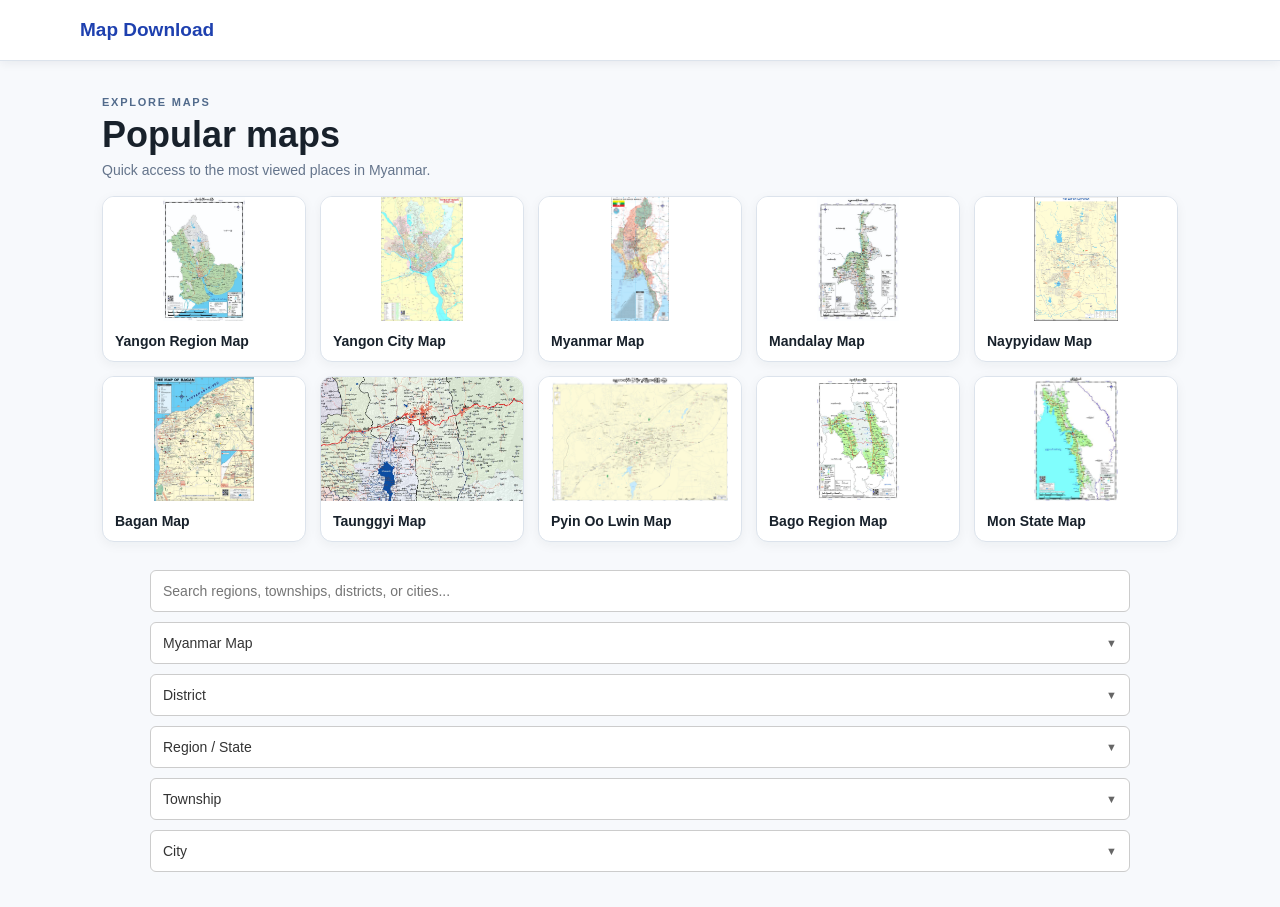
==== commit 88df90f5: "add more map to popular map" ====
--- a/index.html
+++ b/index.html
@@ -31,6 +31,10 @@
             <button class="popular-card" type="button" onclick="openPopularMap('Mandalay','assets/regions/mandalay.jpg')"><span class="popular-card-image"><img src="assets/regions/mandalay.jpg" alt="Mandalay Map"><span class="popular-card-overlay" aria-hidden="true" data-en="Mandalay Region map" data-my="မန္တလေးတိုင်းဒေသကြီးမြေပုံ">Mandalay Region map</span></span><span class="popular-card-label">Mandalay Map</span></button>
             <button class="popular-card" type="button" onclick="openPopularMap('Naypyidaw','assets/regions/naypyidaw.png')"><span class="popular-card-image"><img src="assets/regions/naypyidaw.png" alt="Naypyidaw Map"><span class="popular-card-overlay" aria-hidden="true" data-en="Naypyidaw map" data-my="နေပြည်တော်မြေပုံ">Naypyidaw map</span></span><span class="popular-card-label">Naypyidaw Map</span></button>
             <button class="popular-card" type="button" onclick="openPopularMap('Bagan','assets/cities/city-images/city/မြို့/မန္တလေးတိုင်း/Bagan.jpg')"><span class="popular-card-image"><img src="assets/cities/city-images/city/မြို့/မန္တလေးတိုင်း/Bagan.jpg" alt="Bagan Map"><span class="popular-card-overlay" aria-hidden="true" data-en="Bagan city map" data-my="ပုဂံမြို့မြေပုံ">Bagan city map</span></span><span class="popular-card-label">Bagan Map</span></button>
+            <button class="popular-card" type="button" onclick="openPopularMap('Taunggyi','assets/cities/city-images/city/မြို့/ရှမ်းပြည်နယ်/Shan State Towngyi.jpg')"><span class="popular-card-image"><img src="assets/cities/city-images/city/မြို့/ရှမ်းပြည်နယ်/Shan State Towngyi.jpg" alt="Taunggyi Map"><span class="popular-card-overlay" aria-hidden="true" data-en="Taunggyi map" data-my="တောင်ကြီးမြို့မြေပုံ">Taunggyi map</span></span><span class="popular-card-label">Taunggyi Map</span></button>
+            <button class="popular-card" type="button" onclick="openPopularMap('Pyin Oo Lwin','assets/cities/city-images/city/မြို့/မန္တလေးတိုင်း/PyinOoLwin.jpg')"><span class="popular-card-image"><img src="assets/cities/city-images/city/မြို့/မန္တလေးတိုင်း/PyinOoLwin.jpg" alt="Pyin Oo Lwin Map"><span class="popular-card-overlay" aria-hidden="true" data-en="Pyin Oo Lwin map" data-my="ပြင်ဦးလွင်မြို့မြေပုံ">Pyin Oo Lwin map</span></span><span class="popular-card-label">Pyin Oo Lwin Map</span></button>
+            <button class="popular-card" type="button" onclick="openPopularMap('Bago Region','assets/regions/bago.jpg')"><span class="popular-card-image"><img src="assets/regions/bago.jpg" alt="Bago Region Map"><span class="popular-card-overlay" aria-hidden="true" data-en="Bago Region map" data-my="ပဲခူးတိုင်းဒေသကြီးမြေပုံ">Bago Region map</span></span><span class="popular-card-label">Bago Region Map</span></button>
+            <button class="popular-card" type="button" onclick="openPopularMap('Mon State','assets/regions/mon.jpg')"><span class="popular-card-image"><img src="assets/regions/mon.jpg" alt="Mon State Map"><span class="popular-card-overlay" aria-hidden="true" data-en="Mon State map" data-my="မွန်ပြည်နယ်မြေပုံ">Mon State map</span></span><span class="popular-card-label">Mon State Map</span></button>
         </div>
     </section>
 
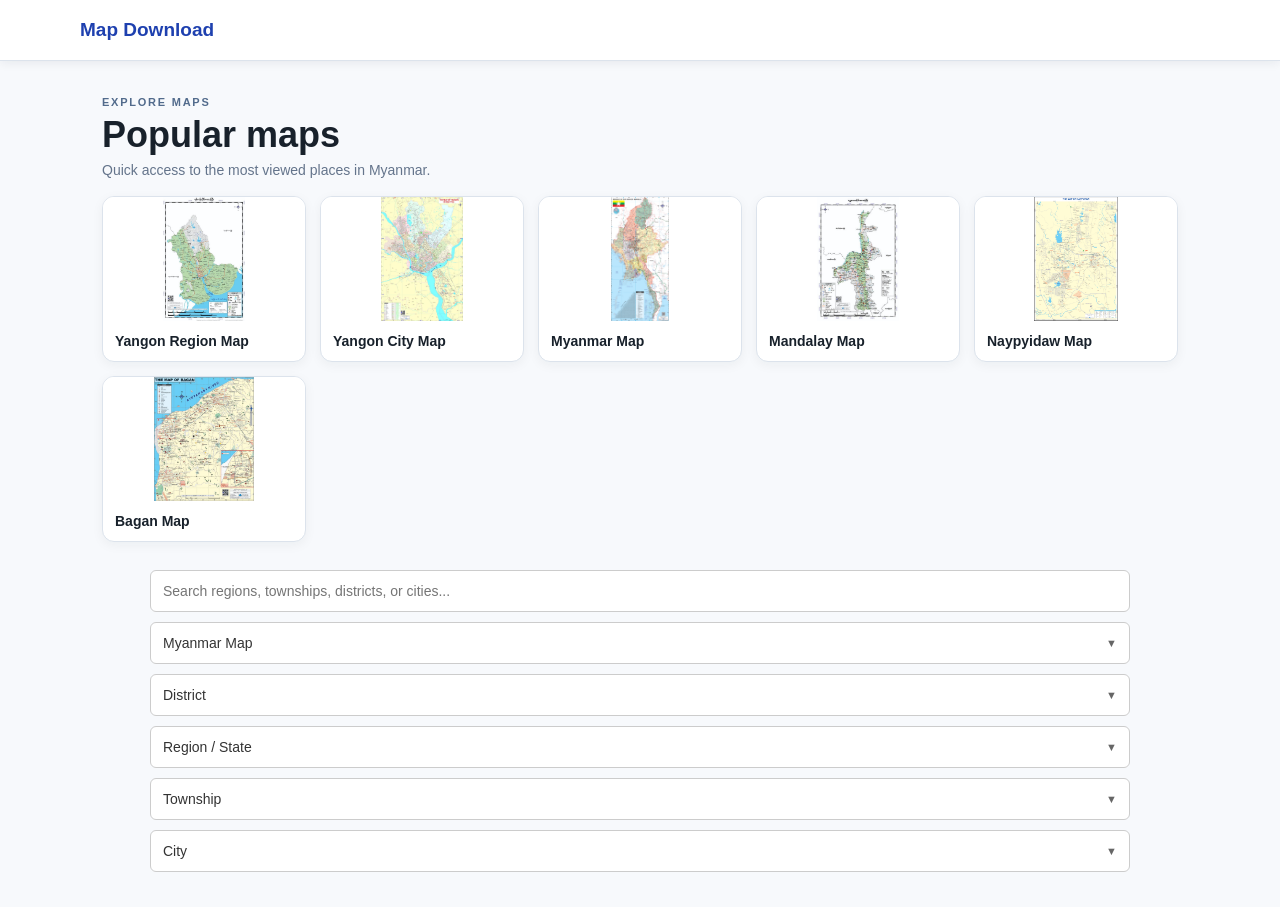
==== commit 502888c4: "delete" ====
--- a/index.html
+++ b/index.html
@@ -31,10 +31,6 @@
             <button class="popular-card" type="button" onclick="openPopularMap('Mandalay','assets/regions/mandalay.jpg')"><span class="popular-card-image"><img src="assets/regions/mandalay.jpg" alt="Mandalay Map"><span class="popular-card-overlay" aria-hidden="true" data-en="Mandalay Region map" data-my="မန္တလေးတိုင်းဒေသကြီးမြေပုံ">Mandalay Region map</span></span><span class="popular-card-label">Mandalay Map</span></button>
             <button class="popular-card" type="button" onclick="openPopularMap('Naypyidaw','assets/regions/naypyidaw.png')"><span class="popular-card-image"><img src="assets/regions/naypyidaw.png" alt="Naypyidaw Map"><span class="popular-card-overlay" aria-hidden="true" data-en="Naypyidaw map" data-my="နေပြည်တော်မြေပုံ">Naypyidaw map</span></span><span class="popular-card-label">Naypyidaw Map</span></button>
             <button class="popular-card" type="button" onclick="openPopularMap('Bagan','assets/cities/city-images/city/မြို့/မန္တလေးတိုင်း/Bagan.jpg')"><span class="popular-card-image"><img src="assets/cities/city-images/city/မြို့/မန္တလေးတိုင်း/Bagan.jpg" alt="Bagan Map"><span class="popular-card-overlay" aria-hidden="true" data-en="Bagan city map" data-my="ပုဂံမြို့မြေပုံ">Bagan city map</span></span><span class="popular-card-label">Bagan Map</span></button>
-            <button class="popular-card" type="button" onclick="openPopularMap('Taunggyi','assets/cities/city-images/city/မြို့/ရှမ်းပြည်နယ်/Shan State Towngyi.jpg')"><span class="popular-card-image"><img src="assets/cities/city-images/city/မြို့/ရှမ်းပြည်နယ်/Shan State Towngyi.jpg" alt="Taunggyi Map"><span class="popular-card-overlay" aria-hidden="true" data-en="Taunggyi map" data-my="တောင်ကြီးမြို့မြေပုံ">Taunggyi map</span></span><span class="popular-card-label">Taunggyi Map</span></button>
-            <button class="popular-card" type="button" onclick="openPopularMap('Pyin Oo Lwin','assets/cities/city-images/city/မြို့/မန္တလေးတိုင်း/PyinOoLwin.jpg')"><span class="popular-card-image"><img src="assets/cities/city-images/city/မြို့/မန္တလေးတိုင်း/PyinOoLwin.jpg" alt="Pyin Oo Lwin Map"><span class="popular-card-overlay" aria-hidden="true" data-en="Pyin Oo Lwin map" data-my="ပြင်ဦးလွင်မြို့မြေပုံ">Pyin Oo Lwin map</span></span><span class="popular-card-label">Pyin Oo Lwin Map</span></button>
-            <button class="popular-card" type="button" onclick="openPopularMap('Bago Region','assets/regions/bago.jpg')"><span class="popular-card-image"><img src="assets/regions/bago.jpg" alt="Bago Region Map"><span class="popular-card-overlay" aria-hidden="true" data-en="Bago Region map" data-my="ပဲခူးတိုင်းဒေသကြီးမြေပုံ">Bago Region map</span></span><span class="popular-card-label">Bago Region Map</span></button>
-            <button class="popular-card" type="button" onclick="openPopularMap('Mon State','assets/regions/mon.jpg')"><span class="popular-card-image"><img src="assets/regions/mon.jpg" alt="Mon State Map"><span class="popular-card-overlay" aria-hidden="true" data-en="Mon State map" data-my="မွန်ပြည်နယ်မြေပုံ">Mon State map</span></span><span class="popular-card-label">Mon State Map</span></button>
         </div>
     </section>
 
@@ -210,7 +206,6 @@
             <button onclick="selectCity('Shwebo')">Shwebo</button>
             <button onclick="selectCity('Mingin')">Mingin</button>
         </div>
-
         <div class="district-group">
             <h4>Tanintharyi Cities</h4>
             <button onclick="selectCity('Kawthaung')">Kawthaung</button>
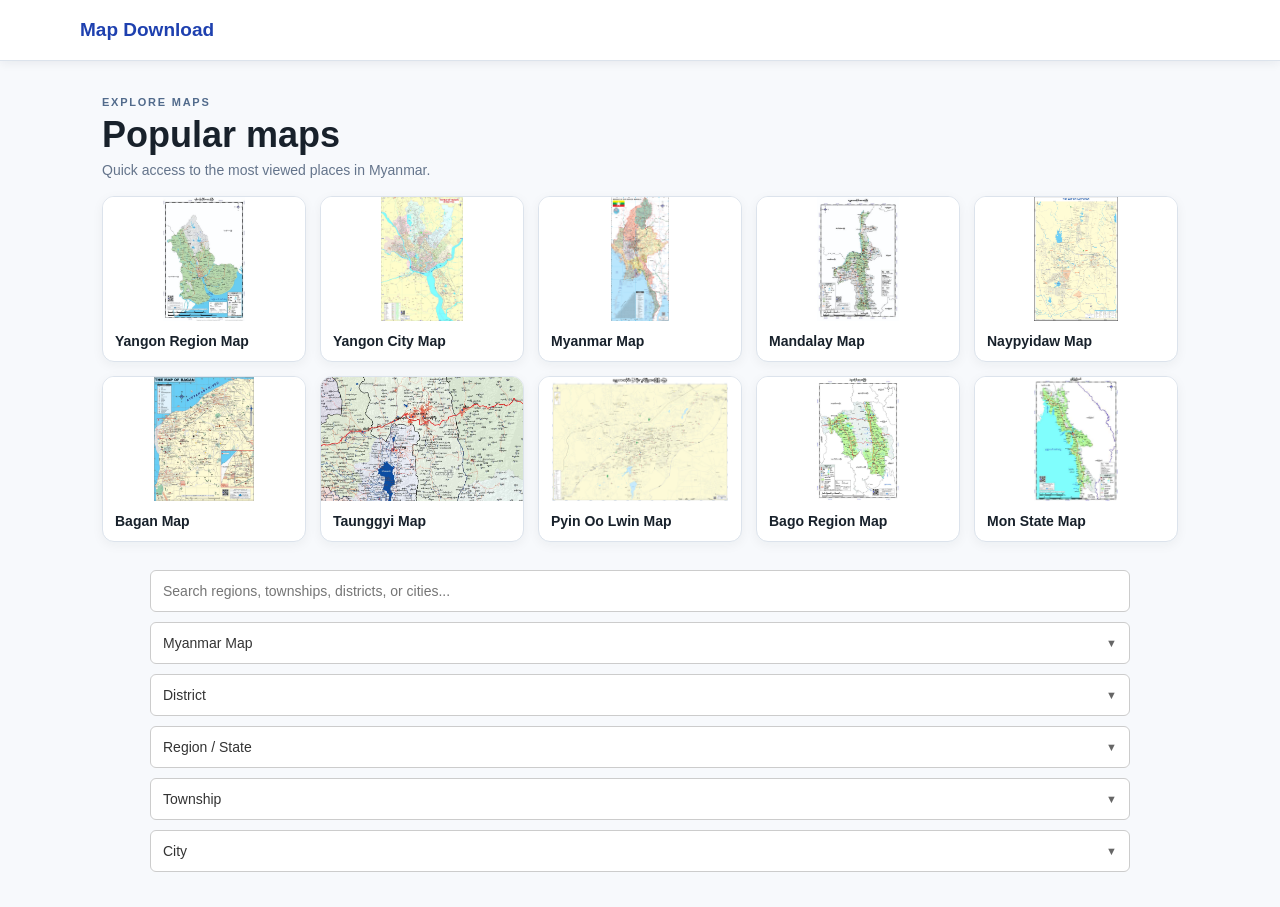
==== commit b98c504b: "Merge branch 'main' of https://github.com/dpsmap/dpsmapdownload-model-example-interns" ====
--- a/index.html
+++ b/index.html
@@ -31,6 +31,10 @@
             <button class="popular-card" type="button" onclick="openPopularMap('Mandalay','assets/regions/mandalay.jpg')"><span class="popular-card-image"><img src="assets/regions/mandalay.jpg" alt="Mandalay Map"><span class="popular-card-overlay" aria-hidden="true" data-en="Mandalay Region map" data-my="မန္တလေးတိုင်းဒေသကြီးမြေပုံ">Mandalay Region map</span></span><span class="popular-card-label">Mandalay Map</span></button>
             <button class="popular-card" type="button" onclick="openPopularMap('Naypyidaw','assets/regions/naypyidaw.png')"><span class="popular-card-image"><img src="assets/regions/naypyidaw.png" alt="Naypyidaw Map"><span class="popular-card-overlay" aria-hidden="true" data-en="Naypyidaw map" data-my="နေပြည်တော်မြေပုံ">Naypyidaw map</span></span><span class="popular-card-label">Naypyidaw Map</span></button>
             <button class="popular-card" type="button" onclick="openPopularMap('Bagan','assets/cities/city-images/city/မြို့/မန္တလေးတိုင်း/Bagan.jpg')"><span class="popular-card-image"><img src="assets/cities/city-images/city/မြို့/မန္တလေးတိုင်း/Bagan.jpg" alt="Bagan Map"><span class="popular-card-overlay" aria-hidden="true" data-en="Bagan city map" data-my="ပုဂံမြို့မြေပုံ">Bagan city map</span></span><span class="popular-card-label">Bagan Map</span></button>
+            <button class="popular-card" type="button" onclick="openPopularMap('Taunggyi','assets/cities/city-images/city/မြို့/ရှမ်းပြည်နယ်/Shan State Towngyi.jpg')"><span class="popular-card-image"><img src="assets/cities/city-images/city/မြို့/ရှမ်းပြည်နယ်/Shan State Towngyi.jpg" alt="Taunggyi Map"><span class="popular-card-overlay" aria-hidden="true" data-en="Taunggyi map" data-my="တောင်ကြီးမြို့မြေပုံ">Taunggyi map</span></span><span class="popular-card-label">Taunggyi Map</span></button>
+            <button class="popular-card" type="button" onclick="openPopularMap('Pyin Oo Lwin','assets/cities/city-images/city/မြို့/မန္တလေးတိုင်း/PyinOoLwin.jpg')"><span class="popular-card-image"><img src="assets/cities/city-images/city/မြို့/မန္တလေးတိုင်း/PyinOoLwin.jpg" alt="Pyin Oo Lwin Map"><span class="popular-card-overlay" aria-hidden="true" data-en="Pyin Oo Lwin map" data-my="ပြင်ဦးလွင်မြို့မြေပုံ">Pyin Oo Lwin map</span></span><span class="popular-card-label">Pyin Oo Lwin Map</span></button>
+            <button class="popular-card" type="button" onclick="openPopularMap('Bago Region','assets/regions/bago.jpg')"><span class="popular-card-image"><img src="assets/regions/bago.jpg" alt="Bago Region Map"><span class="popular-card-overlay" aria-hidden="true" data-en="Bago Region map" data-my="ပဲခူးတိုင်းဒေသကြီးမြေပုံ">Bago Region map</span></span><span class="popular-card-label">Bago Region Map</span></button>
+            <button class="popular-card" type="button" onclick="openPopularMap('Mon State','assets/regions/mon.jpg')"><span class="popular-card-image"><img src="assets/regions/mon.jpg" alt="Mon State Map"><span class="popular-card-overlay" aria-hidden="true" data-en="Mon State map" data-my="မွန်ပြည်နယ်မြေပုံ">Mon State map</span></span><span class="popular-card-label">Mon State Map</span></button>
         </div>
     </section>
 
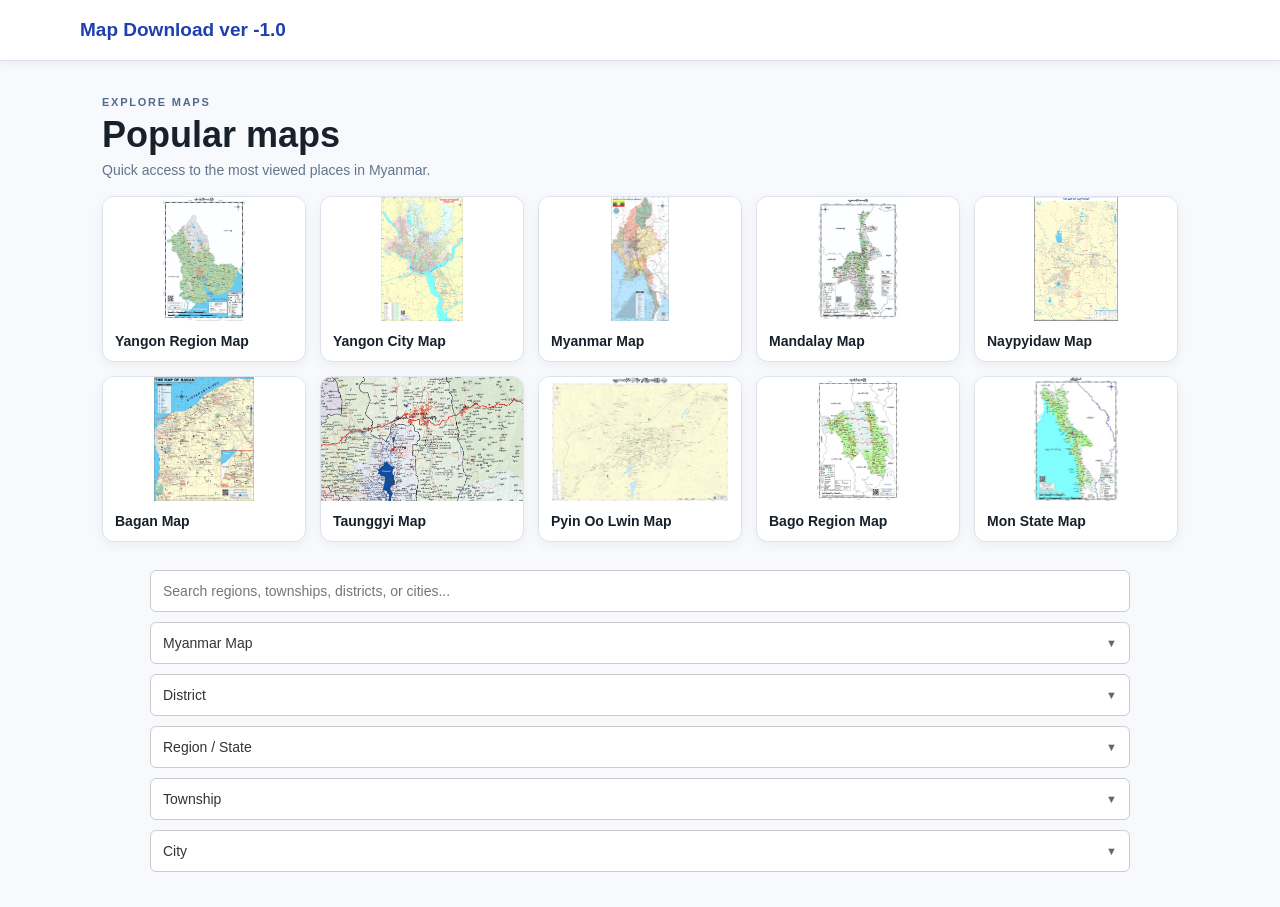
==== commit 748d1f69: "change ver" ====
--- a/index.html
+++ b/index.html
@@ -16,7 +16,7 @@
 
     <header class="page-header">
         <div class="page-header-inner">
-            <h1 data-en="Map Download" data-my="မြေပုံဒေါင်းလုဒ်">Map Downloads</h1>
+            <h1 data-en="Map Download ver -1.0" data-my="မြေပုံဒေါင်းလုဒ်">Map Downloads</h1>
         </div>
     </header>
     
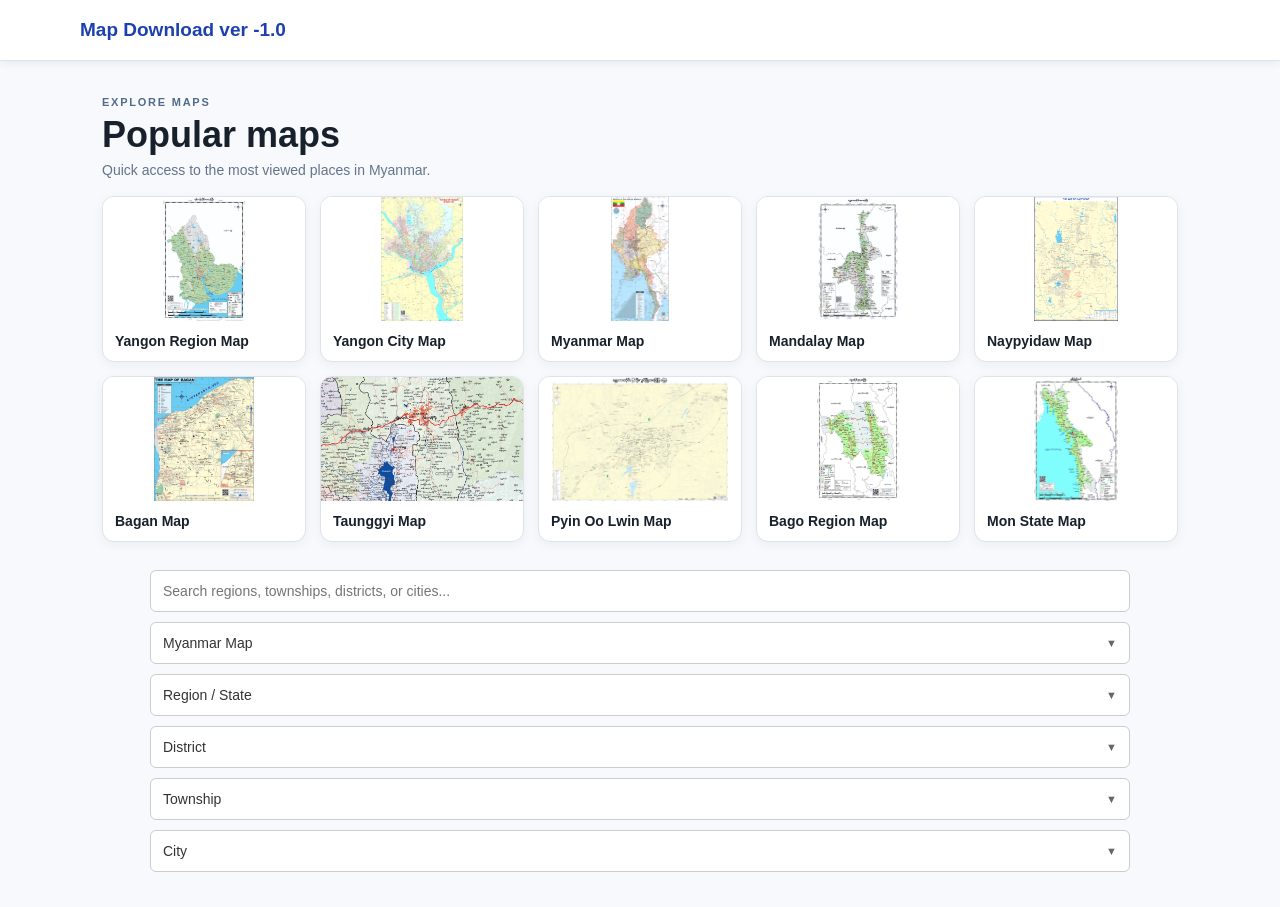
==== commit 89cf4366: "modify map images" ====
--- a/index.html
+++ b/index.html
@@ -71,7 +71,7 @@
 
         </div>
 
-        <div class="dropdown">
+        <div class="dropdown" id="districtDropdown">
 
      <button class="dropdown-btn"
         onclick="toggleDropdown('districtOptions')">
@@ -111,6 +111,7 @@
         <div class="district-group">
             <h4>Magway Districts</h4>
             <button onclick="selectDistrict('Thayet')">Thayet</button>
+            <button onclick="selectDistrict('Minn Buu')">Minn Buu</button>
         </div>
 
         <div class="district-group">
@@ -153,13 +154,19 @@
         <div class="district-group">
             <h4>Yangon Cities</h4>
             <button onclick="selectCity('Taikkyi')">Taikkyi</button>
-            <button onclick="selectCity('South Dagon')">South Dagon</button>
+            <button onclick="selectCity('Dagon Myothit South')">Dagon Myothit(South)</button>
             <button onclick="selectCity('Yangon')">Yangon</button>
-            <button onclick="selectCity('Hlaingtharyar (West)')">Hlaingtharyar (West)</button>
+            <button onclick="selectCity('Hmawbi')">Hmawbi</button>
+            <button onclick="selectCity('Kwan Chan Kone')">Kwan Chan Kone</button>
+            <button onclick="selectCity('Kawhmu')">Kawhmu</button>
+            <button onclick="selectCity('Hlegu')">Hlegu</button>
+            <button onclick="selectCity('Kyauktan')">Kyauktan</button>
+            <button onclick="selectCity('Hlaing Tharyar (West)')">Hlaing Tharyar (West)</button>
         </div>
 
         <div class="district-group">
             <h4>Mandalay Cities</h4>
+            <button onclick="selectCity('Mandalay')">Mandalay</button>
             <button onclick="selectCity('Kyaukse')">Kyaukse</button>
             <button onclick="selectCity('Pyin Oo Lwin')">Pyin Oo Lwin</button>
             <button onclick="selectCity('Meiktila')">Meiktila</button>
@@ -179,9 +186,9 @@
         <div class="district-group">
             <h4>Magway Cities</h4>
             <button onclick="selectCity('Sinbaungwe')">Sinbaungwe</button>
-            <button onclick="selectCity('Chauk Gyi')">Chauk Gyi</button>
-            <button onclick="selectCity('Sagu')">Sagu</button>
+            <button onclick="selectCity('Saw')">Saw</button>
             <button onclick="selectCity('Chauk')">Chauk</button>
+            <button onclick="selectCity('Seikphyu')">Seikphyu</button>
             <button onclick="selectCity('Magway')">Magway</button>
             <button onclick="selectCity('Yenangyaung')">Yenangyaung</button>
         </div>
@@ -190,7 +197,7 @@
             <h4>Bago Cities</h4>
             <button onclick="selectCity('Bago')">Bago</button>
             <button onclick="selectCity('Thanatpin')">Thanatpin</button>
-            <button onclick="selectCity('Pyinzaloke')">Pyinzaloke</button>
+            <button onclick="selectCity('Pyinzaluoke')">Pyinzaluoke</button>
             <button onclick="selectCity('Minhla')">Minhla</button>
             <button onclick="selectCity('Pyay')">Pyay</button>
             <button onclick="selectCity('Taungoo')">Taungoo</button>
@@ -255,7 +262,7 @@
 
         <div class="district-group">
             <h4>Northern Shan State</h4>
-            <button onclick="selectCity('Kokang')">Kokang</button>
+            <button onclick="selectCity('Kokang Self-Administered Zone')">Kokang Self-Administered Zone</button>
             <button onclick="selectCity('Lashio')">Lashio</button>
         </div>
 
@@ -472,8 +479,6 @@
                 "Mawlamyinegyun": "မော်လမြိုင်ကျွန်း",
                 "Pyapon": "ဖျာပုံ",
                 "Sinbaungwe": "ဆင်ပေါင်ဝဲ",
-                "Chauk Gyi": "ချောက်ကြီး",
-                "Sagu": "စကု",
                 "Chauk": "ချောက်",
                 "Magway": "မကွေး",
                 "Yenangyaung": "ရေနံချောင်း",
--- a/map.css
+++ b/map.css
@@ -303,7 +303,8 @@
 .popular-card:focus-visible .popular-card-overlay { opacity: 1; }
 .popular-card-label { display: block; padding: 12px; font-size: 14px; font-weight: 700; }
 .search-container { display: flex; flex-direction: column; max-width: 980px; margin-top: 24px; }
-#regionDropdown { order: 4; }
+#regionDropdown { order: 2; }
+#districtDropdown { order: 3; }
 #townshipDropdown { order: 5; }
 #cityDropdown { order: 6; }
 .shared-form-grid { display: grid; grid-template-columns: repeat(2, minmax(0, 1fr)); gap: 12px; }
